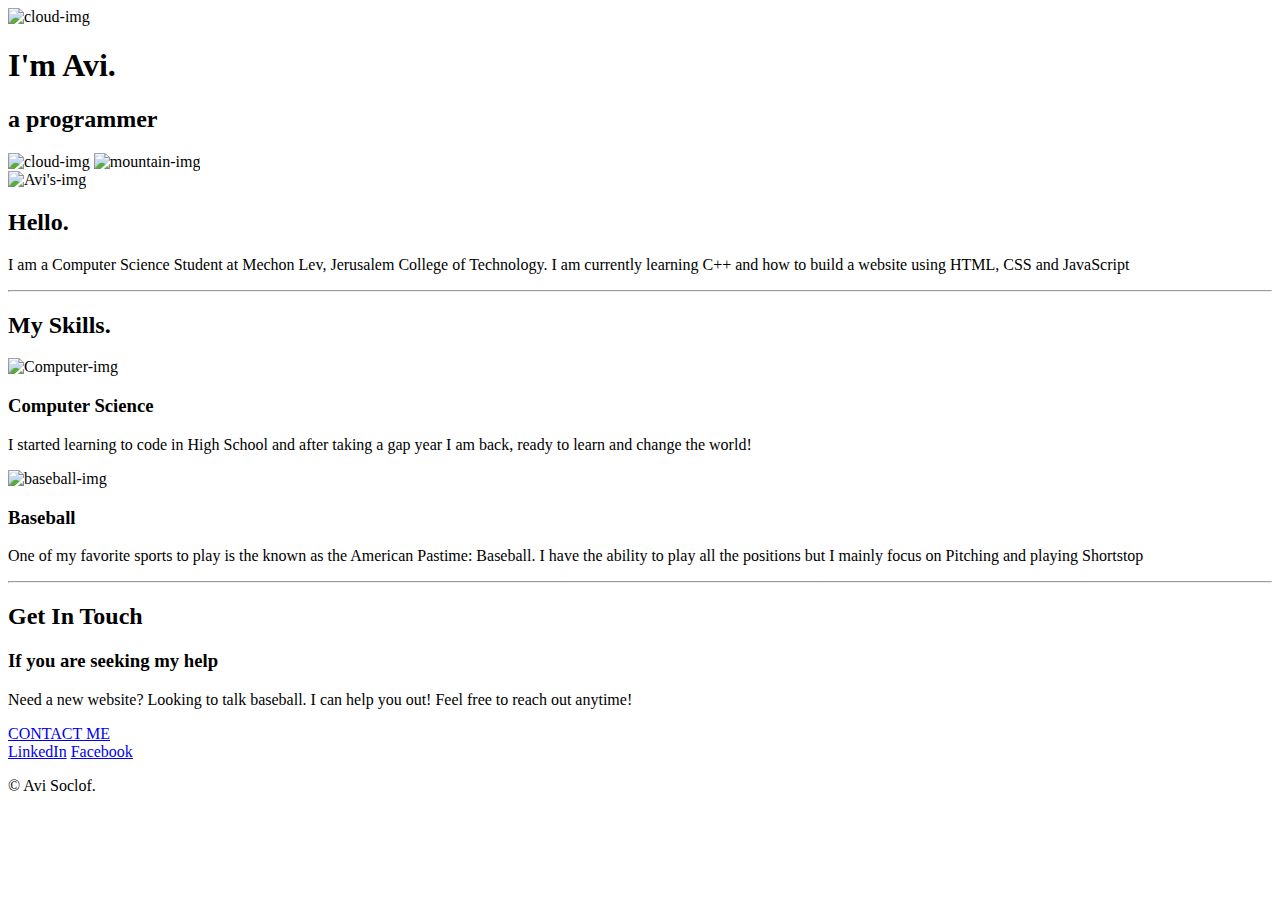
==== index.html @ 658bf14f "Add files via upload" ====
<!DOCTYPE html>
<html lang="en" dir="ltr">

<head>
  <meta charset="utf-8">
  <link rel="stylesheet" href="css/styles.css">
  <link rel="icon" href="favicon.ico">
  <link rel="preconnect" href="https://fonts.googleapis.com">
  <link rel="preconnect" href="https://fonts.gstatic.com" crossorigin>
  <link href="https://fonts.googleapis.com/css2?family=Merriweather&family=Montserrat&family=Sacramento&display=swap" rel="stylesheet">
  <title>Avi's Personal Website</title>
</head>

<body>

  <div class="top-container">
    <img class="top-cloud" src="images/cloud.png" alt="cloud-img">
    <h1>I'm Avi.</h1>
    <h2>a programmer</h2>
    <img class="bottom-cloud" src="images/cloud.png" alt="cloud-img">
    <img src="images/mountain.png" alt="mountain-img">
  </div>

  <div class="middle-container">
    <div class="profile">
      <img class="ProfilePic" src="images/avi.png" alt="Avi's-img">
      <h2>Hello.</h2>
      <p class = "intro" >I am a Computer Science Student at Mechon Lev, Jerusalem College of Technology. I am currently learning C++ and how to build a website using HTML, CSS and JavaScript</p>
    </div>
    <hr>
    <div class="skills">
      <h2>My Skills.</h2>
      <div class="skill-row">
        <img class="skill-pic1" src="images/desktop.png" alt="Computer-img">
        <h3>Computer Science</h3>
        <p>I started learning to code in High School and after taking a gap year I am back, ready to learn and change the world!</p>
      </div>
      <div class="skill-row">
        <img class="skill-pic2" src="images/baseball-bat.png" alt="baseball-img">
        <h3>Baseball</h3>
        <p>One of my favorite sports to play is the known as the American Pastime: Baseball. I have the ability to play all the positions but I mainly focus on Pitching and playing Shortstop</p>
      </div>
    </div>
    <hr>
    <div class="contact-me">
      <h2>Get In Touch</h2>
      <h3>If you are seeking my help</h3>
      <p class = "contact-message">Need a new website? Looking to talk baseball. I can help you out! Feel free to reach out anytime!</p>
      <a class="btn" href="mailto:soclofa@gmail.com">CONTACT ME</a>
    </div>
  </div>


  <div class="bottom-container">
    <a class="footer-link" href="https://www.linkedin.com/in/avi-soclof-73b54b17b/">LinkedIn</a>
    <a class="footer-link" href="https://www.facebook.com/people/Avi-Soclof/100009977205414/">Facebook</a>

    <p class = "copyright" >© Avi Soclof.</p>
  </div>


</body>

</html>
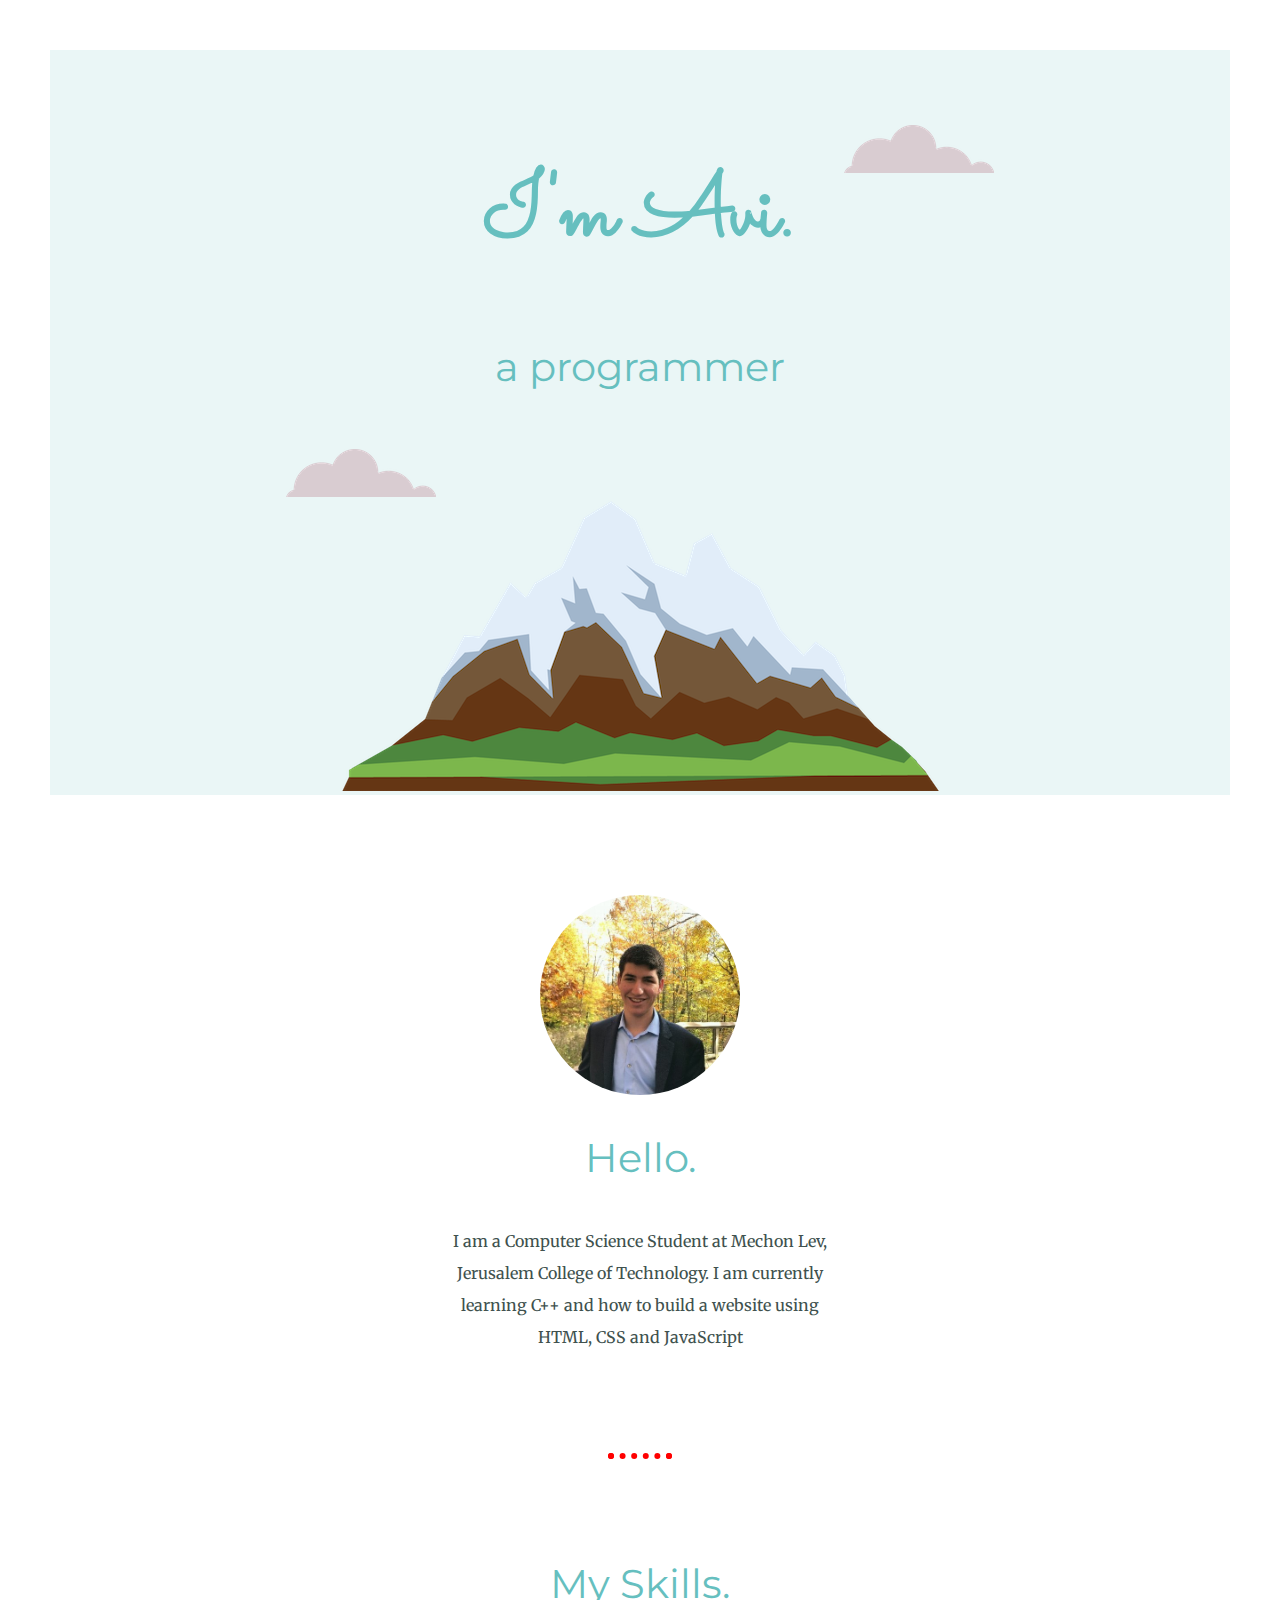
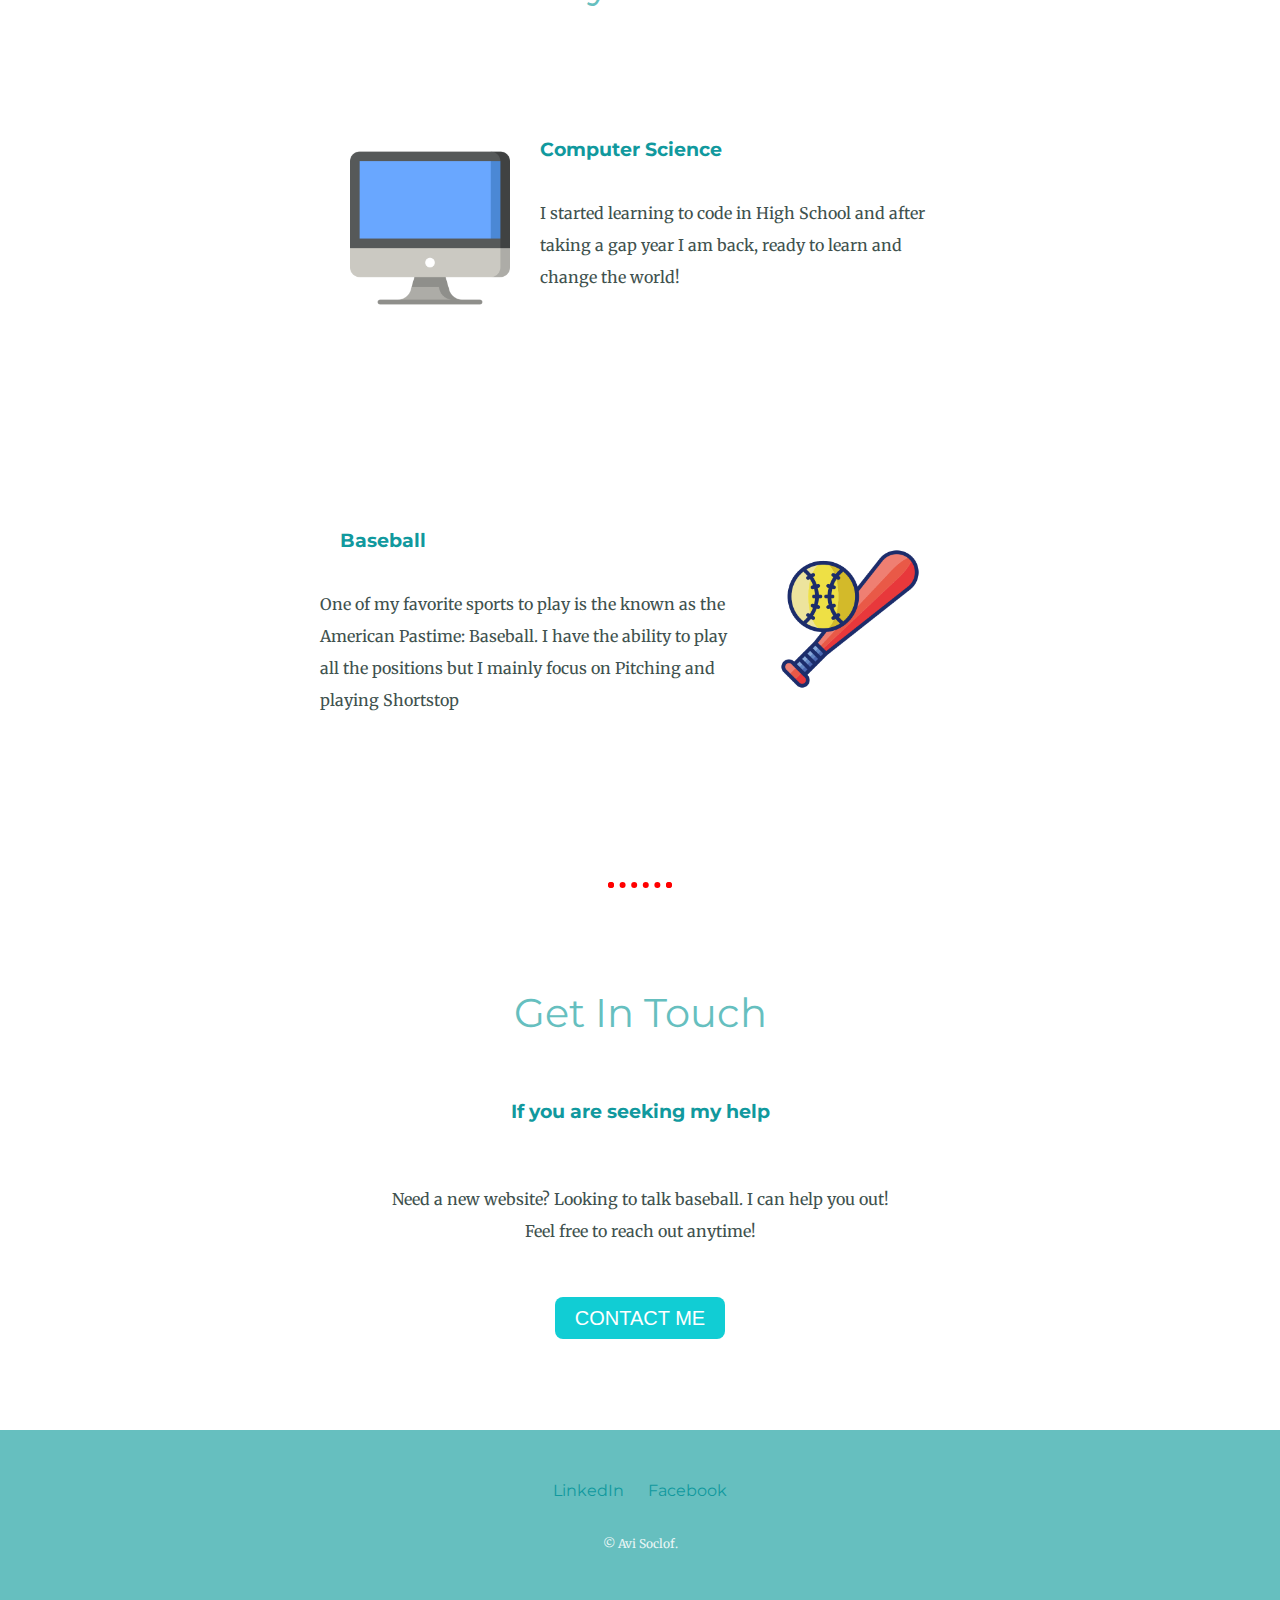
==== commit 03f5a43d: "Update index.html" ====
--- a/index.html
+++ b/index.html
@@ -3,7 +3,7 @@
 
 <head>
   <meta charset="utf-8">
-  <link rel="stylesheet" href="css/styles.css">
+  <link rel="stylesheet" href="CSS/styles.css">
   <link rel="icon" href="favicon.ico">
   <link rel="preconnect" href="https://fonts.googleapis.com">
   <link rel="preconnect" href="https://fonts.gstatic.com" crossorigin>
--- a/CSS/styles.css
+++ b/CSS/styles.css
@@ -0,0 +1,169 @@
+body {
+  color: #40514E;
+
+  margin: 0px;
+  text-align: center;
+  font-family: 'Merriweather', serif
+}
+
+span {
+  text-decoration: underline; 
+}
+h1 {
+  margin-top: 0;
+  font-family: 'Sacramento', cursive;
+  font-size: 5.625rem;
+
+  color: #66BFBF
+
+}
+
+h2 {
+  font-family: 'Montserrat', sans-serif;
+  font-size: 2.5rem;
+  font-weight: normal;
+  padding-bottom: 10px;
+  color: #66BFBF
+
+}
+
+h3 {
+  font-family: 'Montserrat', sans-serif;
+  padding: 20px;
+  margin: 0;
+  color: #11999E
+}
+
+p {
+  line-height: 2;
+}
+
+
+a {
+  font-family: 'Montserrat', sans-serif;
+  text-decoration: none;
+  color: #11999E
+}
+
+a:hover {
+  color: #EAF6F6;
+}
+
+
+hr {
+  border: dotted red 6px;
+  border-bottom: none;
+  width: 4%;
+  margin: 100px auto;
+}
+
+.contact-message {
+  width:40%;
+  margin: 40px auto 60px;
+}
+
+
+.intro {
+  width: 30%;
+  margin: auto;
+
+}
+
+.top-container {
+  background-color: #EAF6F6;
+  position: relative;
+  padding-top: 100px;
+  margin: 50px;
+}
+
+.middle-container {
+
+  margin:  100px 0;
+}
+
+.ProfilePic {
+  border-radius: 100%;
+  height: 200px;
+}
+
+
+.skill-row{
+width: 50%;
+margin: 50px auto 100px auto;
+text-align: left;
+}
+
+.skill-row{
+  padding: 50px;
+}
+.skill-pic1 {
+  width: 25%;
+  float: left;
+  margin: 30px;
+}
+.skill-pic2 {
+  width: 25%;
+  float: right;
+margin: 30px;
+
+}
+
+.bottom-container {
+
+  background-color: #66BFBF;
+  padding: 50px 0 20px;
+}
+
+.top-cloud {
+  position: absolute;
+  right: 20%;
+  top: 10%;
+}
+
+.bottom-cloud {
+  position: absolute;
+  left: 20%;
+  bottom: 40%;
+}
+
+
+
+.footer-link{
+  color: #11999E;
+  padding: 10px;
+}
+
+.copyright{
+  color: #EAF6F6;
+  font-size: 0.75rem;
+  padding: 20px 0;
+}
+
+
+.btn {
+
+  background: #11cdd4;
+  background-image: -webkit-linear-gradient(top, #11cdd4, 11999e);
+  background-image: -moz-linear-gradient(top, #11cdd4, 11999e);
+  background-image: -ms-linear-gradient(top, #11cdd4, 11999e);
+  background-image: -o-linear-gradient(top, #11cdd4, 11999e);
+  background-image: linear-gradient(to bottom, #11cdd4, 11999e);
+  -webkit-border-radius: 8;
+  -moz-border-radius: 8;
+  border-radius: 8px;
+  font-family: Arial;
+  color: #ffffff;
+  font-size: 20px;
+  padding: 10px 20px 10px 20px;
+  text-decoration: none;
+}
+
+.btn:hover {
+  background: #30e3cb;
+  background-image: -webkit-linear-gradient(top, #30e3cb, #2bc4ad);
+  background-image: -moz-linear-gradient(top, #30e3cb, #2bc4ad);
+  background-image: -ms-linear-gradient(top, #30e3cb, #2bc4ad);
+  background-image: -o-linear-gradient(top, #30e3cb, #2bc4ad);
+  background-image: linear-gradient(to bottom, #30e3cb, #2bc4ad);
+  text-decoration: none;
+}
